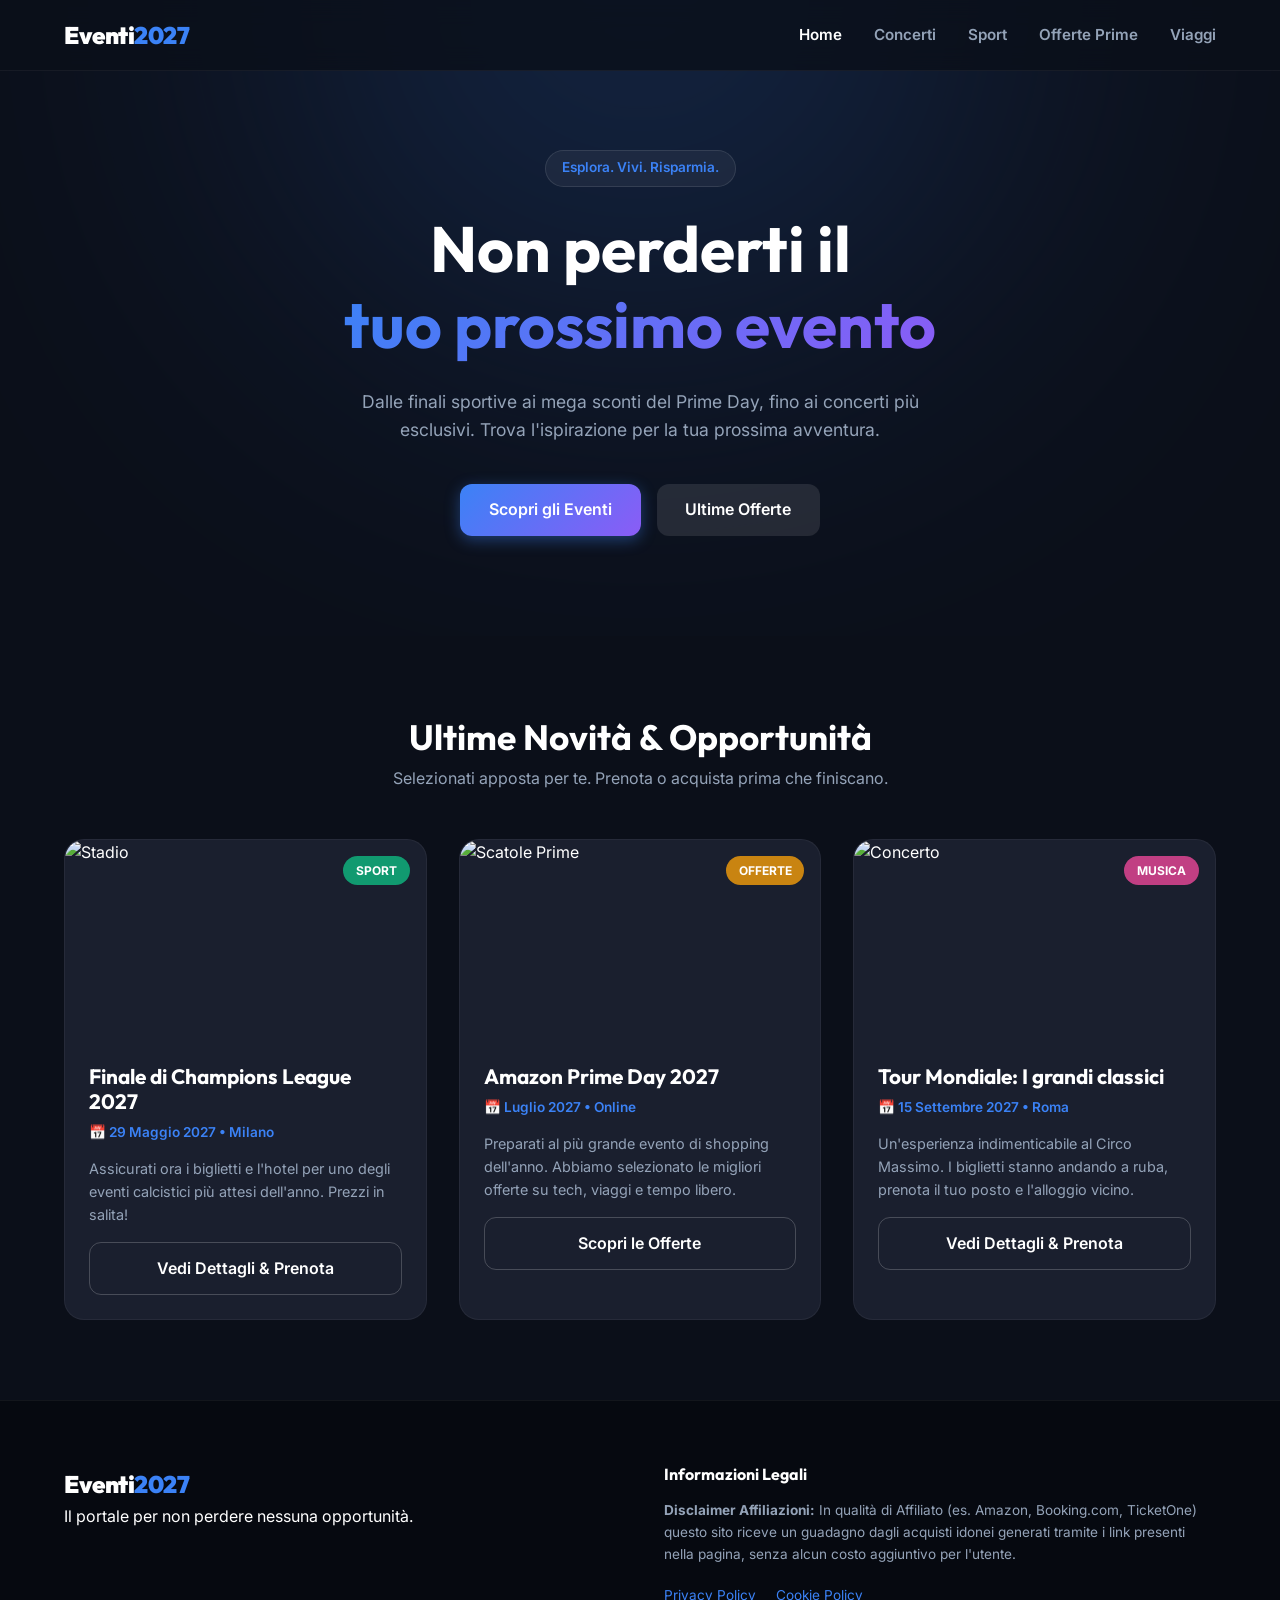
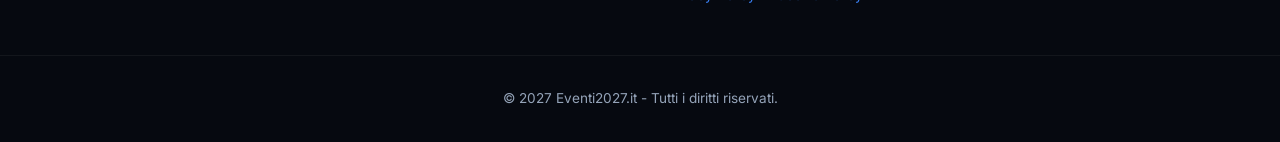
==== index.html @ e046d71f "Add files via upload" ====
<!DOCTYPE html>
<html lang="it">
<head>
    <meta charset="UTF-8">
    <meta name="viewport" content="width=device-width, initial-scale=1.0">
    <title>Eventi2027 | Le migliori opportunità e gli eventi imperdibili</title>
    <meta name="description" content="Scopri i migliori eventi sportivi, concerti, offerte esclusive come il Prime Day e opportunità di viaggio. Resta aggiornato con Eventi2027.">
    <!-- Google Fonts per una tipografia moderna -->
    <link rel="preconnect" href="https://fonts.googleapis.com">
    <link rel="preconnect" href="https://fonts.gstatic.com" crossorigin>
    <link href="https://fonts.googleapis.com/css2?family=Inter:wght@400;600;800&family=Outfit:wght@500;700;900&display=swap" rel="stylesheet">
    <!-- Fogli di stile -->
    <link rel="stylesheet" href="style.css">
</head>
<body>

    <!-- NAVBAR -->
    <nav class="navbar">
        <div class="container nav-container">
            <a href="index.html" class="logo">
                Eventi<span>2027</span>
            </a>
            
            <!-- Bottone Menu per Mobile -->
            <button class="mobile-menu-btn" id="mobile-menu-btn">
                <svg width="24" height="24" viewBox="0 0 24 24" fill="none" stroke="currentColor" stroke-width="2" stroke-linecap="round" stroke-linejoin="round"><line x1="3" y1="12" x2="21" y2="12"></line><line x1="3" y1="6" x2="21" y2="6"></line><line x1="3" y1="18" x2="21" y2="18"></line></svg>
            </button>

            <!-- Link di navigazione -->
            <ul class="nav-links" id="nav-links">
                <li><a href="#" class="active">Home</a></li>
                <li><a href="#">Concerti</a></li>
                <li><a href="#">Sport</a></li>
                <li><a href="#">Offerte Prime</a></li>
                <li><a href="#">Viaggi</a></li>
            </ul>
        </div>
    </nav>

    <!-- HERO SECTION -->
    <header class="hero">
        <div class="hero-bg-glow"></div>
        <div class="container hero-content">
            <span class="badge">Esplora. Vivi. Risparmia.</span>
            <h1>Non perderti il<br> <span class="text-gradient">tuo prossimo evento</span></h1>
            <p>Dalle finali sportive ai mega sconti del Prime Day, fino ai concerti più esclusivi. Trova l'ispirazione per la tua prossima avventura.</p>
            <div class="hero-actions">
                <a href="#eventi" class="btn btn-primary">Scopri gli Eventi</a>
                <a href="#offerte" class="btn btn-secondary">Ultime Offerte</a>
            </div>
        </div>
    </header>

    <!-- SEZIONE EVENTI IN EVIDENZA -->
    <main class="container section" id="eventi">
        <div class="section-header">
            <h2>Ultime Novità & Opportunità</h2>
            <p>Selezionati apposta per te. Prenota o acquista prima che finiscano.</p>
        </div>

        <!-- GRIGLIA EVENTI (Qui copierai e incollerai le "card" per aggiungere contenuti) -->
        <div class="events-grid">
            
            <!-- CARD ESEMPIO 1: Evento Sportivo -->
            <article class="event-card">
                <div class="card-img-wrapper">
                    <!-- Sostituisci l'URL con l'immagine del tuo evento -->
                    <img src="https://images.unsplash.com/photo-1540747913346-19e32dc3e97e?ixlib=rb-4.0.3&auto=format&fit=crop&w=800&q=80" alt="Stadio">
                    <div class="category-tag sport">Sport</div>
                </div>
                <div class="card-content">
                    <h3>Finale di Champions League 2027</h3>
                    <p class="date">📅 29 Maggio 2027 • Milano</p>
                    <p class="description">Assicurati ora i biglietti e l'hotel per uno degli eventi calcistici più attesi dell'anno. Prezzi in salita!</p>
                    <a href="event-template.html" class="btn btn-outline">Vedi Dettagli & Prenota</a>
                </div>
            </article>

            <!-- CARD ESEMPIO 2: Offerta Prime Day -->
            <article class="event-card">
                <div class="card-img-wrapper">
                    <img src="https://images.unsplash.com/photo-1607082348824-0a96f2a4b9da?ixlib=rb-4.0.3&auto=format&fit=crop&w=800&q=80" alt="Scatole Prime">
                    <div class="category-tag deal">Offerte</div>
                </div>
                <div class="card-content">
                    <h3>Amazon Prime Day 2027</h3>
                    <p class="date">📅 Luglio 2027 • Online</p>
                    <p class="description">Preparati al più grande evento di shopping dell'anno. Abbiamo selezionato le migliori offerte su tech, viaggi e tempo libero.</p>
                    <!-- Inserirai qui un link diretto alla pagina dettaglio o il tuo link affiliato -->
                    <a href="event-template.html" class="btn btn-outline">Scopri le Offerte</a>
                </div>
            </article>

            <!-- CARD ESEMPIO 3: Concerto -->
            <article class="event-card">
                <div class="card-img-wrapper">
                    <img src="https://images.unsplash.com/photo-1459749411175-04bf5292ceea?ixlib=rb-4.0.3&auto=format&fit=crop&w=800&q=80" alt="Concerto">
                    <div class="category-tag music">Musica</div>
                </div>
                <div class="card-content">
                    <h3>Tour Mondiale: I grandi classici</h3>
                    <p class="date">📅 15 Settembre 2027 • Roma</p>
                    <p class="description">Un'esperienza indimenticabile al Circo Massimo. I biglietti stanno andando a ruba, prenota il tuo posto e l'alloggio vicino.</p>
                    <a href="event-template.html" class="btn btn-outline">Vedi Dettagli & Prenota</a>
                </div>
            </article>

        </div>
    </main>

    <!-- FOOTER (Importante per il disclaimer affiliazioni) -->
    <footer class="footer">
        <div class="container footer-content">
            <div class="footer-brand">
                <a href="#" class="logo">Eventi<span>2027</span></a>
                <p>Il portale per non perdere nessuna opportunità.</p>
            </div>
            <div class="footer-legal">
                <h4>Informazioni Legali</h4>
                <p>
                    <strong>Disclaimer Affiliazioni:</strong> In qualità di Affiliato (es. Amazon, Booking.com, TicketOne) questo sito riceve un guadagno dagli acquisti idonei generati tramite i link presenti nella pagina, senza alcun costo aggiuntivo per l'utente.
                </p>
                <div class="legal-links">
                    <a href="#">Privacy Policy</a>
                    <a href="#">Cookie Policy</a>
                </div>
            </div>
        </div>
        <div class="footer-bottom">
            <p>&copy; 2027 Eventi2027.it - Tutti i diritti riservati.</p>
        </div>
    </footer>

    <!-- Script per le interazioni -->
    <script src="script.js"></script>
</body>
</html>
---- style.css ----
/* =========================================
   VARIABILI GLOBALI (Colori, Font, Spazi)
========================================= */
:root {
    /* Tavolozza Colori "Premium Dark" */
    --bg-color: #0B0F19; /* Sfondo scuro profondo */
    --surface-color: #1A1F2E; /* Sfondo per le card */
    --text-main: #FFFFFF;
    --text-muted: #94A3B8;
    
    /* Colori d'accento (Glow e bottoni) */
    --accent-primary: #3B82F6; /* Blu acceso */
    --accent-secondary: #8B5CF6; /* Viola acceso */
    --accent-gradient: linear-gradient(135deg, var(--accent-primary), var(--accent-secondary));
    
    /* Colori categorie */
    --cat-sport: #10B981; /* Smeraldo */
    --cat-deal: #F59E0B; /* Ambra */
    --cat-music: #EC4899; /* Rosa */

    /* Tipografia */
    --font-heading: 'Outfit', sans-serif;
    --font-body: 'Inter', sans-serif;

    /* Spaziature e Bordi */
    --radius-md: 12px;
    --radius-lg: 20px;
    --transition: all 0.3s cubic-bezier(0.4, 0, 0.2, 1);
}

/* =========================================
   RESET E BASE
========================================= */
* {
    margin: 0;
    padding: 0;
    box-sizing: border-box;
}

body {
    font-family: var(--font-body);
    background-color: var(--bg-color);
    color: var(--text-main);
    line-height: 1.6;
    overflow-x: hidden;
}

h1, h2, h3, h4 {
    font-family: var(--font-heading);
    line-height: 1.2;
    margin-bottom: 0.5rem;
}

a {
    text-decoration: none;
    color: inherit;
    transition: var(--transition);
}

.container {
    width: 90%;
    max-width: 1200px;
    margin: 0 auto;
}

/* =========================================
   UTILITIES (Testi sfumati, ecc.)
========================================= */
.text-gradient {
    background: var(--accent-gradient);
    -webkit-background-clip: text;
    -webkit-text-fill-color: transparent;
    background-clip: text;
}

/* =========================================
   NAVBAR
========================================= */
.navbar {
    position: fixed;
    top: 0;
    width: 100%;
    background: rgba(11, 15, 25, 0.8);
    backdrop-filter: blur(12px);
    -webkit-backdrop-filter: blur(12px);
    z-index: 1000;
    border-bottom: 1px solid rgba(255, 255, 255, 0.05);
    padding: 1rem 0;
}

.nav-container {
    display: flex;
    justify-content: space-between;
    align-items: center;
}

.logo {
    font-family: var(--font-heading);
    font-size: 1.5rem;
    font-weight: 900;
    letter-spacing: -0.5px;
}

.logo span {
    color: var(--accent-primary);
}

.nav-links {
    list-style: none;
    display: flex;
    gap: 2rem;
}

.nav-links a {
    font-weight: 600;
    font-size: 0.95rem;
    color: var(--text-muted);
}

.nav-links a:hover, .nav-links a.active {
    color: var(--text-main);
}

.mobile-menu-btn {
    display: none;
    background: none;
    border: none;
    color: white;
    cursor: pointer;
}

/* =========================================
   HERO SECTION
========================================= */
.hero {
    position: relative;
    padding: 150px 0 100px;
    text-align: center;
    overflow: hidden;
}

/* Effetto di luce di sfondo */
.hero-bg-glow {
    position: absolute;
    top: -50%;
    left: 50%;
    transform: translateX(-50%);
    width: 600px;
    height: 600px;
    background: var(--accent-primary);
    filter: blur(200px);
    opacity: 0.3;
    border-radius: 50%;
    z-index: -1;
    animation: pulse 8s infinite alternate;
}

@keyframes pulse {
    0% { opacity: 0.2; transform: translateX(-50%) scale(1); }
    100% { opacity: 0.4; transform: translateX(-50%) scale(1.2); }
}

.badge {
    display: inline-block;
    padding: 0.4rem 1rem;
    background: rgba(255, 255, 255, 0.05);
    border: 1px solid rgba(255, 255, 255, 0.1);
    border-radius: 50px;
    font-size: 0.85rem;
    font-weight: 600;
    color: var(--accent-primary);
    margin-bottom: 1.5rem;
}

.hero h1 {
    font-size: clamp(2.5rem, 5vw, 4.5rem);
    margin-bottom: 1.5rem;
}

.hero p {
    font-size: 1.1rem;
    color: var(--text-muted);
    max-width: 600px;
    margin: 0 auto 2.5rem;
}

.hero-actions {
    display: flex;
    gap: 1rem;
    justify-content: center;
}

/* =========================================
   BOTTONI
========================================= */
.btn {
    display: inline-block;
    padding: 0.8rem 1.8rem;
    border-radius: var(--radius-md);
    font-weight: 600;
    cursor: pointer;
    text-align: center;
}

.btn-primary {
    background: var(--accent-gradient);
    color: white;
    box-shadow: 0 4px 15px rgba(59, 130, 246, 0.4);
}

.btn-primary:hover {
    transform: translateY(-2px);
    box-shadow: 0 6px 20px rgba(59, 130, 246, 0.6);
}

.btn-secondary {
    background: rgba(255, 255, 255, 0.1);
    color: white;
}

.btn-secondary:hover {
    background: rgba(255, 255, 255, 0.2);
}

.btn-outline {
    border: 1px solid rgba(255, 255, 255, 0.2);
    color: white;
    width: 100%;
    margin-top: 1rem;
}

.btn-outline:hover {
    background: white;
    color: var(--bg-color);
}

/* =========================================
   SEZIONE EVENTI
========================================= */
.section {
    padding: 5rem 0;
}

.section-header {
    text-align: center;
    margin-bottom: 3rem;
}

.section-header h2 {
    font-size: 2.2rem;
}

.section-header p {
    color: var(--text-muted);
}

/* Griglia */
.events-grid {
    display: grid;
    grid-template-columns: repeat(auto-fill, minmax(320px, 1fr));
    gap: 2rem;
}

/* Card */
.event-card {
    background: var(--surface-color);
    border-radius: var(--radius-lg);
    overflow: hidden;
    border: 1px solid rgba(255, 255, 255, 0.05);
    transition: var(--transition);
}

.event-card:hover {
    transform: translateY(-8px);
    border-color: rgba(255, 255, 255, 0.2);
    box-shadow: 0 10px 30px rgba(0, 0, 0, 0.5);
}

.card-img-wrapper {
    position: relative;
    height: 200px;
    overflow: hidden;
}

.card-img-wrapper img {
    width: 100%;
    height: 100%;
    object-fit: cover;
    transition: var(--transition);
}

.event-card:hover .card-img-wrapper img {
    transform: scale(1.05);
}

/* Etichette Categorie */
.category-tag {
    position: absolute;
    top: 1rem;
    right: 1rem;
    padding: 0.3rem 0.8rem;
    border-radius: 50px;
    font-size: 0.75rem;
    font-weight: 700;
    text-transform: uppercase;
    color: white;
    backdrop-filter: blur(4px);
}

.category-tag.sport { background: rgba(16, 185, 129, 0.8); }
.category-tag.deal { background: rgba(245, 158, 11, 0.8); }
.category-tag.music { background: rgba(236, 72, 153, 0.8); }

.card-content {
    padding: 1.5rem;
}

.card-content h3 {
    font-size: 1.3rem;
    margin-bottom: 0.5rem;
}

.date {
    font-size: 0.85rem;
    color: var(--accent-primary);
    font-weight: 600;
    margin-bottom: 0.8rem;
}

.description {
    font-size: 0.9rem;
    color: var(--text-muted);
}

/* =========================================
   FOOTER
========================================= */
.footer {
    background: #060910;
    padding: 4rem 0 2rem;
    border-top: 1px solid rgba(255, 255, 255, 0.05);
}

.footer-content {
    display: grid;
    grid-template-columns: 1fr 1fr;
    gap: 3rem;
    margin-bottom: 3rem;
}

.footer-legal h4 {
    margin-bottom: 1rem;
}

.footer-legal p {
    font-size: 0.85rem;
    color: var(--text-muted);
    margin-bottom: 1rem;
}

.legal-links a {
    display: inline-block;
    margin-right: 1rem;
    font-size: 0.85rem;
    color: var(--accent-primary);
}

.footer-bottom {
    text-align: center;
    padding-top: 2rem;
    border-top: 1px solid rgba(255, 255, 255, 0.05);
    font-size: 0.85rem;
    color: var(--text-muted);
}

/* =========================================
   RESPONSIVE DESIGN (Smartphone)
========================================= */
@media (max-width: 768px) {
    .nav-links {
        position: fixed;
        top: 70px;
        left: -100%;
        width: 100%;
        height: calc(100vh - 70px);
        background: var(--bg-color);
        flex-direction: column;
        align-items: center;
        padding-top: 2rem;
        transition: var(--transition);
    }

    .nav-links.show {
        left: 0;
    }

    .mobile-menu-btn {
        display: block;
    }

    .footer-content {
        grid-template-columns: 1fr;
    }
}
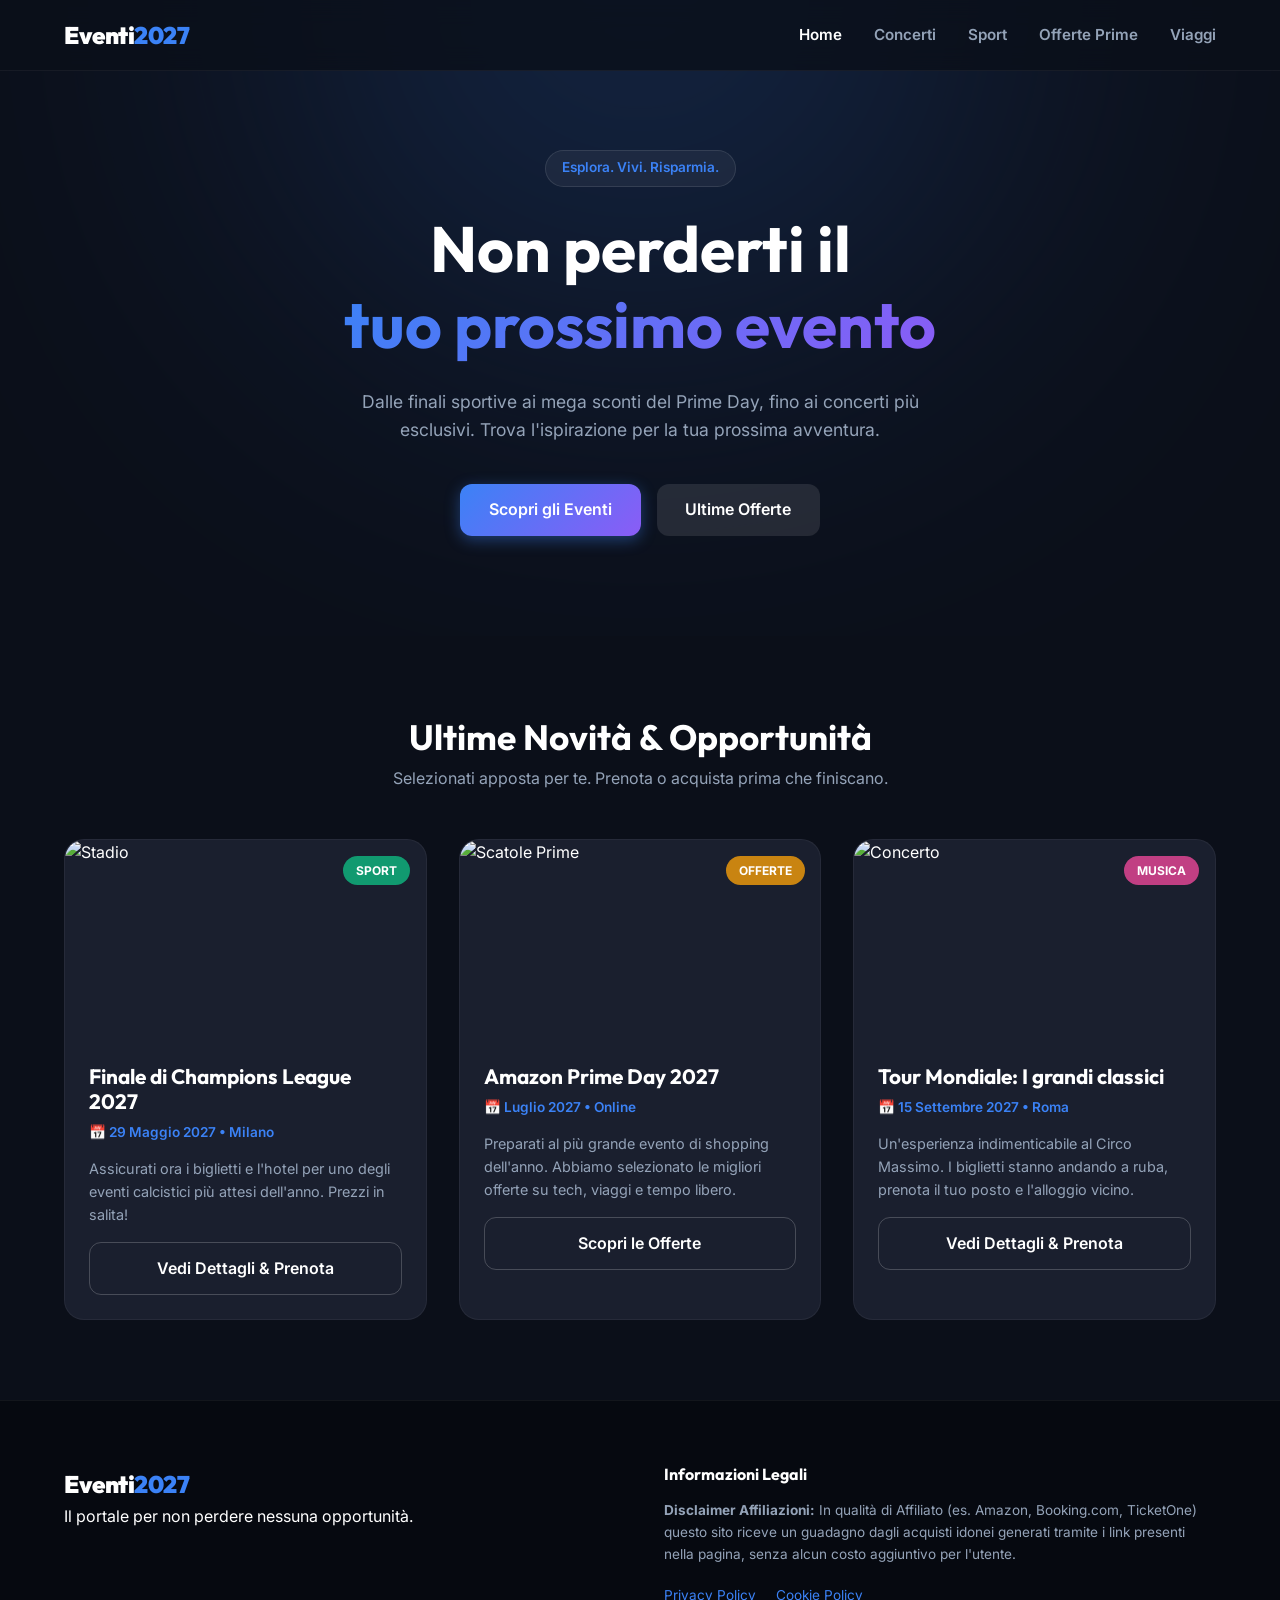
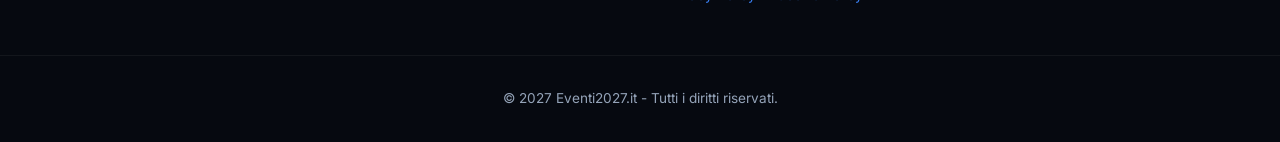
==== commit f4f486a4: "Add files via upload" ====
--- a/index.html
+++ b/index.html
@@ -133,5 +133,8 @@
 
     <!-- Script per le interazioni -->
     <script src="script.js"></script>
+    
+    <!-- Skimlinks -->
+    <script type="text/javascript" src="https://s.skimresources.com/js/309514X1797869.skimlinks.js"></script>
 </body>
 </html>
